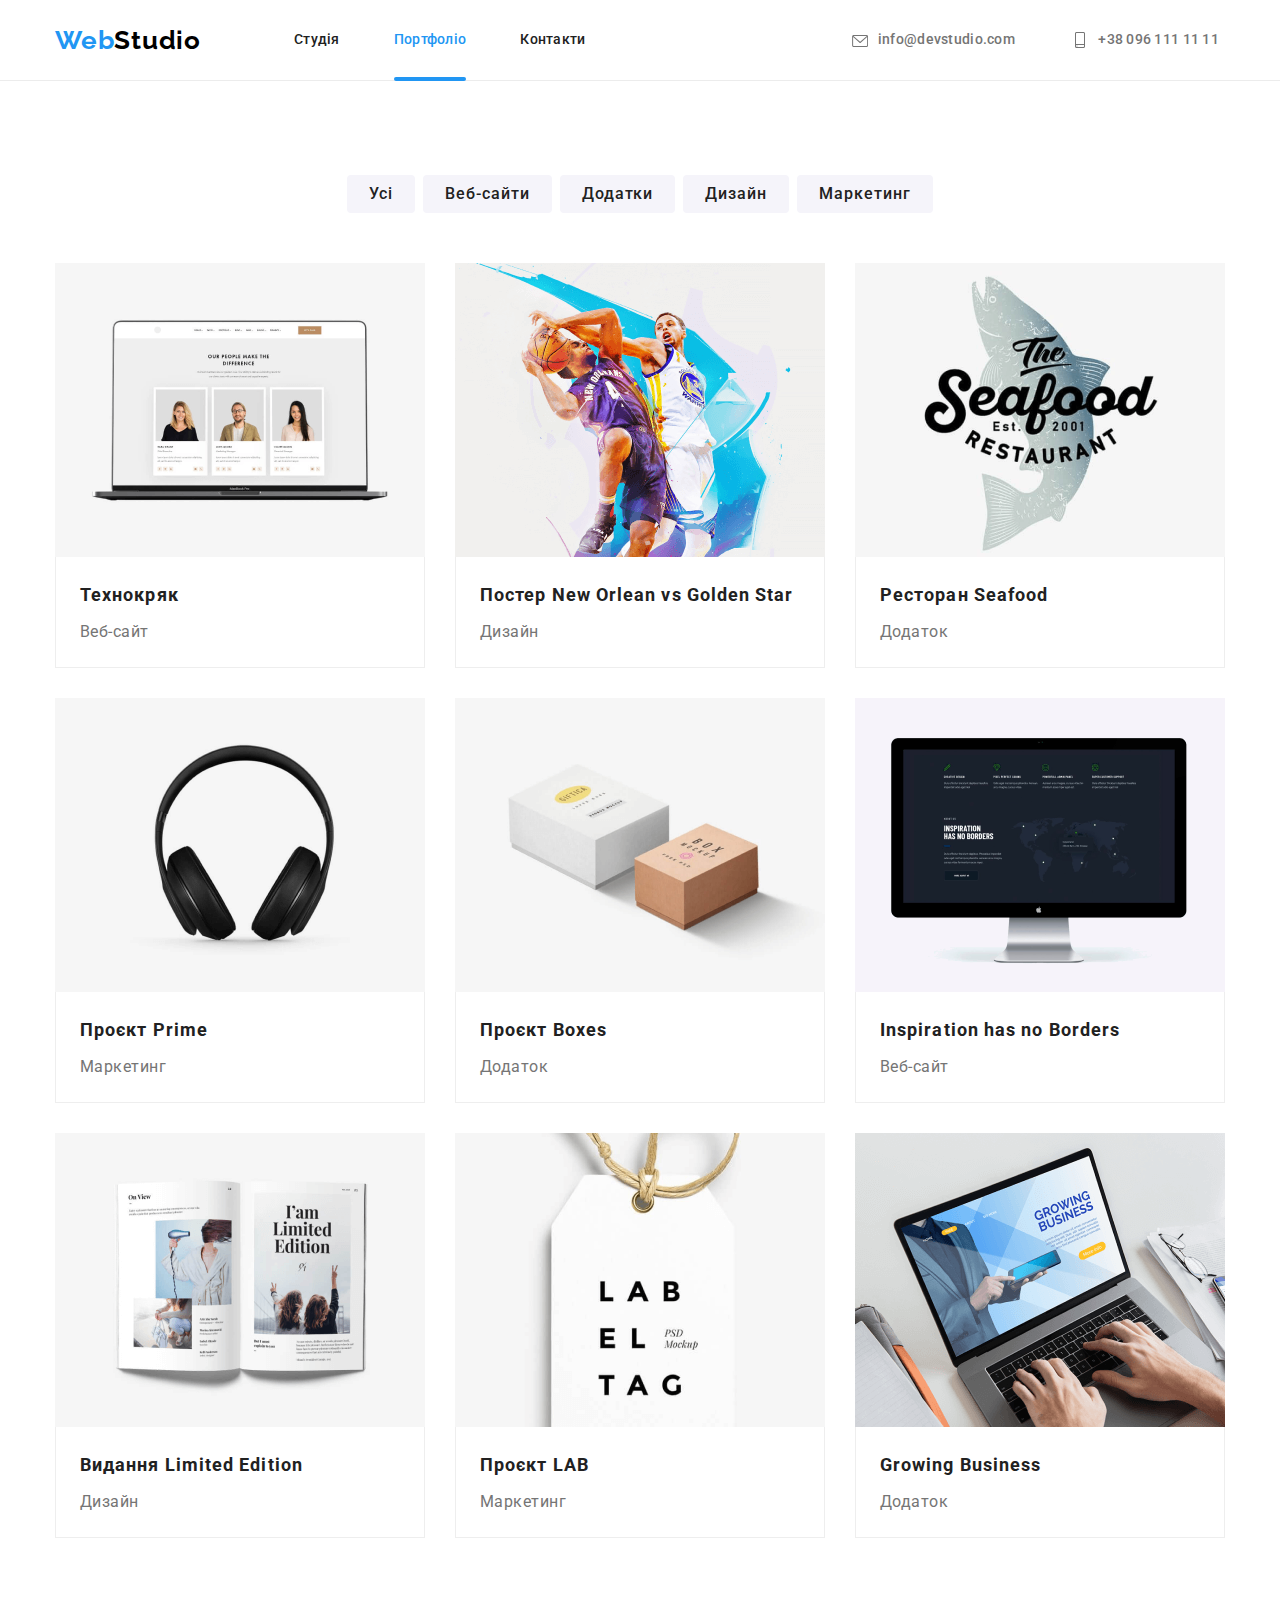
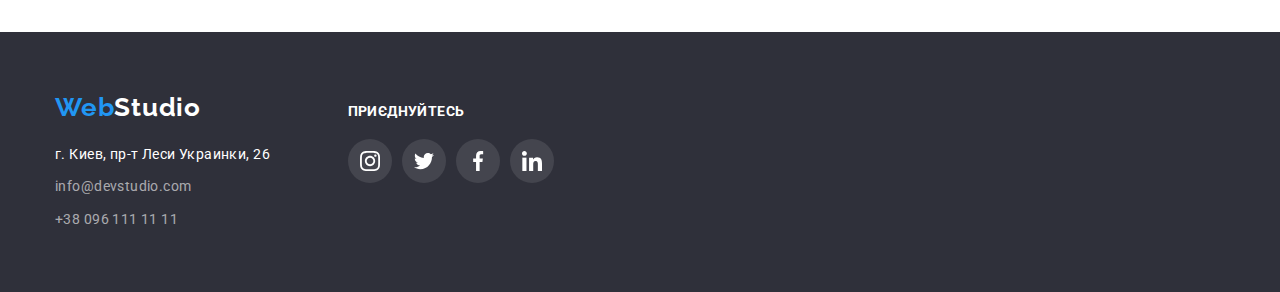
==== portfolio.html @ df1b4751 "Add files via upload" ====
<!DOCTYPE html>
<html lang="uk">
  <head>
    <meta charset="UTF-8" />
    <meta http-equiv="X-UA-Compatible" content="IE=edge" />
    <meta name="viewport" content="width=device-width, initial-scale=1.0" />
    <title>Портфолио</title>
    <link rel="preconnect" href="https://fonts.googleapis.com" />
    <link rel="preconnect" href="https://fonts.gstatic.com" crossorigin />
    <link
      href="https://fonts.googleapis.com/css2?family=Raleway:wght@700&family=Roboto:wght@400;500;700;900&display=swap"
      rel="stylesheet"
    />
    <link rel="stylesheet" href="css/styles.css" />
  </head>
  <body>
    <header>
      <div class="navigation container navi-top">
        <nav class="navigation-box">
          <div class="logo-navigation">
            <a class="logo-nav" href="./index.html"
              ><span style="color: #2196f3">Web</span>Studio</a
            >
          </div>
          <div class="links-navigation">
            <ul class="top-nav-links">
              <li class="top-nav-item">
                <a class="top-nav-text" href="./index.html">Студія</a>
              </li>
              <li class="top-nav-item">
                <a class="top-nav-text current" href="./portfolio.html">Портфоліо</a>
              </li>
              <li class="top-nav-item">
                <a class="top-nav-text" href="#">Контакти</a>
              </li>
            </ul>
          </div>
        </nav>
        <ul class="top-contacts">
          <li class="top-contacts-item">
            <a
              class="top-contacts-text link-item"
              href="mailto:info@devstudio.com"
            >
              <svg class="icon-header" width="16" height="12">
                <use href="./images/icons.svg#icon-envelope"></use></svg>info@devstudio.com</a>
          </li>
          <li class="top-contacts-item">
            <a class="top-contacts-text link-item" href="tel:+380961111111">
              <svg class="icon-header" width="10" height="16">
                <use href="./images/icons.svg#icon-smartphone"></use>
              </svg>
              +38 096 111 11 11</a
            >
          </li>
        </ul>
      </div>
    </header>
    <main>
      <section class="main-nav section">
        <div class="container">
          <ul class="main-nav-list">
            <li class="main-nav-item">
              <button class="main-nav-button" type="button">Усі</button>
            </li>
            <li class="main-nav-item">
              <button class="main-nav-button" type="button">Веб-сайти</button>
            </li>
            <li class="main-nav-item">
              <button class="main-nav-button" type="button">Додатки</button>
            </li>
            <li class="main-nav-item">
              <button class="main-nav-button" type="button">Дизайн</button>
            </li>
            <li class="main-nav-item">
              <button class="main-nav-button" type="button">Маркетинг</button>
            </li>
          </ul>
          <ul class="portfolio-list">
            <li class="portfolio-item">
              <a class="portfolio-link" href="#">
                <div class="overlay-block">
              <div class="overlay-item">Ресурс пропонує комплексні пропозиції з різним рівнем функціоналу та сервісів. Все це дозволить відвідувачу отримати вичерпні відомості про компанію чи приватну особу.</div>
              <img
                width="370"
                class="portfolio-image"
                src="images/img.png"
                alt="Три человека на экране"
              />
            </div>
              <div class="portfolio-headtext">
                <h3 class="portfolio-header">Технокряк</h3>
                <p class="portfolio-text">Веб-сайт</p>
              </div>
            </a>
            </li>
            <li class="portfolio-item">
              <a class="portfolio-link" href="#">
                <div class="overlay-block">
              <div class="overlay-item">Ресурс пропонує комплексні пропозиції з різним рівнем функціоналу та сервісів. Все це дозволить відвідувачу отримати вичерпні відомості про компанію чи приватну особу.</div>
              <img
                width="370"
                class="portfolio-image"
                src="images/img-1.png"
                alt="Баскетболисты"
              />
              </div>
              <div class="portfolio-headtext">
                <h3 class="portfolio-header">
                  Постер New Orlean vs Golden Star
                </h3>
                <p class="portfolio-text">Дизайн</p>
              </div>
            </a>
            </li>
            <li class="portfolio-item">
              <a class="portfolio-link" href="#">
                <div class="overlay-block">
              <div class="overlay-item">Ресурс пропонує комплексні пропозиції з різним рівнем функціоналу та сервісів. Все це дозволить відвідувачу отримати вичерпні відомості про компанію чи приватну особу.</div>
              <img
                width="370"
                class="portfolio-image"
                src="images/img-2.png"
                alt="Логотип рыбного ресторана"
              />
              </div>
              <div class="portfolio-headtext">
                <h3 class="portfolio-header">Ресторан Seafood</h3>
                <p class="portfolio-text">Додаток</p>
              </div>
            </a>
            </li>
            <li class="portfolio-item">
              <a class="portfolio-link" href="#">
                <div class="overlay-block">
              <div class="overlay-item">Ресурс пропонує комплексні пропозиції з різним рівнем функціоналу та сервісів. Все це дозволить відвідувачу отримати вичерпні відомості про компанію чи приватну особу.</div>
              <img
                width="370"
                class="portfolio-image"
                src="images/img-3.png"
                alt="Наушники"
              />
              </div>
              <div class="portfolio-headtext">
                <h3 class="portfolio-header">Проєкт Prime</h3>
                <p class="portfolio-text">Маркетинг</p>
              </div>
            </a>
            </li>
            <li class="portfolio-item">
              <a class="portfolio-link" href="#">
                <div class="overlay-block">
              <div class="overlay-item">Ресурс пропонує комплексні пропозиції з різним рівнем функціоналу та сервісів. Все це дозволить відвідувачу отримати вичерпні відомості про компанію чи приватну особу.</div>
              <img
                width="370"
                class="portfolio-image"
                src="images/img-4.png"
                alt="Две коробки"
              />
              </div>
              <div class="portfolio-headtext">
                <h3 class="portfolio-header">Проєкт Boxes</h3>
                <p class="portfolio-text">Додаток</p>
              </div>
            </a>
            </li>
            <li class="portfolio-item">
              <a class="portfolio-link" href="#">
                <div class="overlay-block">
              <div class="overlay-item">Ресурс пропонує комплексні пропозиції з різним рівнем функціоналу та сервісів. Все це дозволить відвідувачу отримати вичерпні відомості про компанію чи приватну особу.</div>
              <img
                width="370"
                class="portfolio-image"
                src="images/img-5.png"
                alt="Экран монитора"
              />
              </div>
              <div class="portfolio-headtext">
                <h3 class="portfolio-header">Inspiration has no Borders</h3>
                <p class="portfolio-text">Веб-сайт</p>
              </div>
              </a>
            </li>
            <li class="portfolio-item">
              <a class="portfolio-link" href="#">
                <div class="overlay-block">
              <div class="overlay-item">Ресурс пропонує комплексні пропозиції з різним рівнем функціоналу та сервісів. Все це дозволить відвідувачу отримати вичерпні відомості про компанію чи приватну особу.</div>
              <img
                width="370"
                class="portfolio-image"
                src="images/img-6.png"
                alt="Журнал"
              />
              </div>
              <div class="portfolio-headtext">
                <h3 class="portfolio-header">Видання Limited Edition</h3>
                <p class="portfolio-text">Дизайн</p>
              </div>
            </a>
            </li>
            <li class="portfolio-item">
              <a class="portfolio-link" href="#">
                <div class="overlay-block">
              <div class="overlay-item">Ресурс пропонує комплексні пропозиції з різним рівнем функціоналу та сервісів. Все це дозволить відвідувачу отримати вичерпні відомості про компанію чи приватну особу.</div>
              <img
                width="370"
                class="portfolio-image"
                src="images/img-7.png"
                alt="Бирка"
              />
              </div>
              <div class="portfolio-headtext">
                <h3 class="portfolio-header">Проєкт LAB</h3>
                <p class="portfolio-text">Маркетинг</p>
              </div>
            </a>
            </li>
            <li class="portfolio-item">
              <a class="portfolio-link" href="#">
                <div class="overlay-block">
              <div class="overlay-item">Ресурс пропонує комплексні пропозиції з різним рівнем функціоналу та сервісів. Все це дозволить відвідувачу отримати вичерпні відомості про компанію чи приватну особу.</div>
              <img
                width="370"
                class="portfolio-image"
                src="images/img-8.png"
                alt="Человек печатает на ноутбуке"
              />
              </div>
              <div class="portfolio-headtext">
                <h3 class="portfolio-header">Growing Business</h3>
                <p class="portfolio-text">Додаток</p>
              </div>
            </a>
            </li>
          </ul>
        </div>
      </section>
    </main>
    <footer class="footer">
      <div class="container">
        <div class="footer-raw">
          <div class="adr-items">
            <a class="logo-footer" href="./index.html"
              ><span style="color: #2196f3">Web</span>Studio</a
            >
            <address>
              <ul class="footer-list">
                <li class="footer-item">
                  <a
                    class="footer-adr"
                    href="https://goo.gl/maps/CPtrU1FHBa2aNyZL9"
                    target="_blank"
                    rel="noopener noreferrer nofollow"
                    >г. Киев, пр-т Леси Украинки, 26</a
                  >
                </li>
                <li class="footer-item">
                  <a class="footer-mail" href="mailto:info@devstudio.com"
                    >info@devstudio.com</a
                  >
                </li>
                <li class="footer-item">
                  <a class="footer-tel" href="tel:+380961111111"
                    >+38 096 111 11 11</a
                  >
                </li>
              </ul>
            </address>
          </div>
          <div class="connect-items">
            <p>приєднуйтесь</p>
            <ul class="connect-list">
              <li class="connect-item">
                <a class="connect-link" href="#" target="_blank">
                  <svg width="20" height="20">
                    <use href="./images/icons.svg#icon-instagram-2"></use>
                  </svg>
                </a>
              </li>
              <li class="connect-item">
                <a class="connect-link" href="#" target="_blank">
                  <svg width="20" height="20">
                    <use href="./images/icons.svg#icon-twitter-1"></use>
                  </svg>
                </a>
              </li>
              <li class="connect-item">
                <a class="connect-link" href="#" target="_blank">
                  <svg width="20" height="20">
                    <use href="./images/icons.svg#icon-facebook-1"></use>
                  </svg>
                </a>
              </li>
              <li class="connect-item">
                <a class="connect-link" href="#" target="_blank">
                  <svg width="20" height="20">
                    <use href="./images/icons.svg#icon-linkedin-1"></use>
                  </svg>
                </a>
              </li>
            </ul>
          </div>
        </div>
      </div>
    </footer>
  </body>
</html>
---- css/styles.css ----
/*reset css */
/* http://meyerweb.com/eric/tools/css/reset/ 
   v2.0 | 20110126
   License: none (public domain)
*/

html,
body,
div,
span,
applet,
object,
iframe,
h1,
h2,
h3,
h4,
h5,
h6,
p,
blockquote,
pre,
a,
abbr,
acronym,
address,
big,
cite,
code,
del,
dfn,
em,
img,
ins,
kbd,
q,
s,
samp,
small,
strike,
strong,
sub,
sup,
tt,
var,
b,
u,
i,
center,
dl,
dt,
dd,
ol,
ul,
li,
fieldset,
form,
label,
legend,
table,
caption,
tbody,
tfoot,
thead,
tr,
th,
td,
article,
aside,
canvas,
details,
embed,
figure,
figcaption,
footer,
header,
hgroup,
menu,
nav,
output,
ruby,
section,
summary,
time,
mark,
audio,
video {
  margin: 0;
  padding: 0;
  border: 0;
  font-size: 100%;
  font: inherit;
  vertical-align: baseline;
}
/* HTML5 display-role reset for older browsers */
article,
aside,
details,
figcaption,
figure,
footer,
header,
hgroup,
menu,
nav,
section {
  display: block;
}
body {
  line-height: 1;
}
ol,
ul {
  list-style: none;
}
blockquote,
q {
  quotes: none;
}
blockquote:before,
blockquote:after,
q:before,
q:after {
  content: "";
  content: none;
}
table {
  border-collapse: collapse;
  border-spacing: 0;
}

/* normalize css */
/*! modern-normalize v1.1.0 | MIT License | https://github.com/sindresorhus/modern-normalize */

/*
Document
========
*/

/**
Use a better box model (opinionated).
*/

*,
::before,
::after {
  box-sizing: border-box;
}

/**
Use a more readable tab size (opinionated).
*/

html {
  -moz-tab-size: 4;
  tab-size: 4;
}

/**
1. Correct the line height in all browsers.
2. Prevent adjustments of font size after orientation changes in iOS.
*/

html {
  line-height: 1.15; /* 1 */
  -webkit-text-size-adjust: 100%; /* 2 */
}

/*
Sections
========
*/

/**
Remove the margin in all browsers.
*/

body {
  margin: 0;
}

/**
Improve consistency of default fonts in all browsers. (https://github.com/sindresorhus/modern-normalize/issues/3)
*/

body {
  font-family: system-ui, -apple-system,
    /* Firefox supports this but not yet `system-ui` */ "Segoe UI", Roboto,
    Helvetica, Arial, sans-serif, "Apple Color Emoji", "Segoe UI Emoji";
}

/*
Grouping content
================
*/

/**
1. Add the correct height in Firefox.
2. Correct the inheritance of border color in Firefox. (https://bugzilla.mozilla.org/show_bug.cgi?id=190655)
*/

hr {
  height: 0; /* 1 */
  color: inherit; /* 2 */
}

/*
Text-level semantics
====================
*/

/**
Add the correct text decoration in Chrome, Edge, and Safari.
*/

abbr[title] {
  text-decoration: underline dotted;
}

/**
Add the correct font weight in Edge and Safari.
*/

b,
strong {
  font-weight: bolder;
}

/**
1. Improve consistency of default fonts in all browsers. (https://github.com/sindresorhus/modern-normalize/issues/3)
2. Correct the odd 'em' font sizing in all browsers.
*/

code,
kbd,
samp,
pre {
  font-family: ui-monospace, SFMono-Regular, Consolas, "Liberation Mono", Menlo,
    monospace; /* 1 */
  font-size: 1em; /* 2 */
}

/**
Add the correct font size in all browsers.
*/

small {
  font-size: 80%;
}

/**
Prevent 'sub' and 'sup' elements from affecting the line height in all browsers.
*/

sub,
sup {
  font-size: 75%;
  line-height: 0;
  position: relative;
  vertical-align: baseline;
}

sub {
  bottom: -0.25em;
}

sup {
  top: -0.5em;
}

/*
Tabular data
============
*/

/**
1. Remove text indentation from table contents in Chrome and Safari. (https://bugs.chromium.org/p/chromium/issues/detail?id=999088, https://bugs.webkit.org/show_bug.cgi?id=201297)
2. Correct table border color inheritance in all Chrome and Safari. (https://bugs.chromium.org/p/chromium/issues/detail?id=935729, https://bugs.webkit.org/show_bug.cgi?id=195016)
*/

table {
  text-indent: 0; /* 1 */
  border-color: inherit; /* 2 */
}

/*
Forms
=====
*/

/**
1. Change the font styles in all browsers.
2. Remove the margin in Firefox and Safari.
*/

button,
input,
optgroup,
select,
textarea {
  font-family: inherit; /* 1 */
  font-size: 100%; /* 1 */
  line-height: 1.15; /* 1 */
  margin: 0; /* 2 */
}

/**
Remove the inheritance of text transform in Edge and Firefox.
1. Remove the inheritance of text transform in Firefox.
*/

button,
select {
  /* 1 */
  text-transform: none;
}

/**
Correct the inability to style clickable types in iOS and Safari.
*/

button,
[type="button"],
[type="reset"],
[type="submit"] {
  -webkit-appearance: button;
}

/**
Remove the inner border and padding in Firefox.
*/

::-moz-focus-inner {
  border-style: none;
  padding: 0;
}

/**
Restore the focus styles unset by the previous rule.
*/

:-moz-focusring {
  outline: 1px dotted ButtonText;
}

/**
Remove the additional ':invalid' styles in Firefox.
See: https://github.com/mozilla/gecko-dev/blob/2f9eacd9d3d995c937b4251a5557d95d494c9be1/layout/style/res/forms.css#L728-L737
*/

:-moz-ui-invalid {
  box-shadow: none;
}

/**
Remove the padding so developers are not caught out when they zero out 'fieldset' elements in all browsers.
*/

legend {
  padding: 0;
}

/**
Add the correct vertical alignment in Chrome and Firefox.
*/

progress {
  vertical-align: baseline;
}

/**
Correct the cursor style of increment and decrement buttons in Safari.
*/

::-webkit-inner-spin-button,
::-webkit-outer-spin-button {
  height: auto;
}

/**
1. Correct the odd appearance in Chrome and Safari.
2. Correct the outline style in Safari.
*/

[type="search"] {
  -webkit-appearance: textfield; /* 1 */
  outline-offset: -2px; /* 2 */
}

/**
Remove the inner padding in Chrome and Safari on macOS.
*/

::-webkit-search-decoration {
  -webkit-appearance: none;
}

/**
1. Correct the inability to style clickable types in iOS and Safari.
2. Change font properties to 'inherit' in Safari.
*/

::-webkit-file-upload-button {
  -webkit-appearance: button; /* 1 */
  font: inherit; /* 2 */
}

/*
Interactive
===========
*/

/*
Add the correct display in Chrome and Safari.
*/

summary {
  display: list-item;
}

/* my css */

:root {
  --brand-backcolor1: #fff;
  --brand-backcolor2: #f5f4fa;
  --brand-backcolor3: #2f303a;
  --brand-color1: #212121;
  --brand-color2: #757575;
  --brand-color3: #2196f3;
}

body {
  font-family: "Roboto", sans-serif;
  color: var(--brand-color1);
  background-color: #fff;
}
.navigation {
  display: flex;
  align-items: center;
}
.navigation-box {
  display: flex;
  align-items: center;
}
li {
  list-style-type: none;
}
hr {
  border: 1px solid #ececec;
  color: #ececec;
}
.top-nav-item {
  display: inline-block;
  margin-left: 50px;
}
.top-nav-item:first-child {
  margin-left: 0px;
}
.top-contacts {
  margin-left: auto;
}
.top-contacts-item {
  display: inline-block;
  margin-left: 50px;
  text-decoration: none;
}
.link-item {
  text-decoration: none;
  margin-right: 6px;
  fill: #757575;
  vertical-align: middle;
}
.top-contacts-item:first-child {
  margin-left: 0px;
}
.logo-nav {
  font-family: Raleway;
  font-size: 26px;
  font-weight: 700;
  line-height: 1.19;
  letter-spacing: 0.03em;
  text-align: left;
  color: #000000;
  text-decoration: none;
}

li.top-nav-item {
  list-style-type: none;
}

.top-nav-text {
  display: block;
  padding: 32px 0;
  font-size: 14px;
  font-weight: 500;
  line-height: 1.14;
  letter-spacing: 0.02em;
  text-align: left;
  cursor: pointer;
  text-decoration: none;
  color: var(--brand-color1);
  position: relative;
  transition-duration: 250ms;
  transition-timing-function: cubic-bezier(0.4, 0, 0.2, 1);
  transition-property: color;
}
.top-nav-text:hover {
  color: var(--brand-color3);
}

.top-nav-text:focus {
  color: var(--brand-color3);
}
.top-nav-text.current {
  color: var(--brand-color3);
}
.current:after {
  content: "";
  display: block;
  position: absolute;
  background: #2196f3;
  height: 12px;
  width: 100%;
  height: 4px;
  border-radius: 2px;
  bottom: -1px;
}

li.top-contacts-item {
  list-style-type: none;
}
.top-contacts-text {
  font-size: 14px;
  font-weight: 500;
  line-height: 1.14;
  letter-spacing: 0.02em;
  text-decoration: none;
  text-align: left;
  color: var(--brand-color2);
  transition-duration: 250ms;
  transition-timing-function: cubic-bezier(0.4, 0, 0.2, 1);
  transition-property: color;
}
.top-contacts-text:hover {
  color: var(--brand-color3);
}
.top-contacts-text:focus {
  color: var(--brand-color3);
}
.hero-top-section {
  background-color: var(--brand-backcolor3);
  display: block;
  margin: 0 auto;
  text-align: center;
  padding-top: 200px;
  padding-bottom: 200px;
  max-width: 1600px;
  background-image: linear-gradient(to bottom, #2f303a66, #2f303a66),
    url("../images/hero_background.png");
  background-repeat: no-repeat;
}
.hero-top-header {
  text-transform: uppercase;
  font-size: 44px;
  font-weight: 900;
  line-height: 1.36;
  letter-spacing: 0.06em;
  text-align: center;
  color: var(--brand-backcolor1);
  max-width: 696px;
  margin: auto;
}

.hero-top-button {
  display: block;
  margin: 0 auto;
  font-family: "roboto";
  background-color: var(--brand-color3);
  border-radius: 4px;
  border-color: var(--brand-color3);
  color: white;
  height: 50px;
  width: 216px;
  font-size: 16px;
  font-weight: 700;
  line-height: 1.87;
  letter-spacing: 0.06em;
  text-align: center;
  text-decoration: none;
  cursor: pointer;
  text-decoration: none;
  margin-top: 30px;
  transition-duration: 250ms;
  transition-timing-function: cubic-bezier(0.4, 0, 0.2, 1);
  transition-property: background-color;
}
.hero-top-button:hover {
  background-color: #188ce8;
  border-radius: 4px;
  border-color: #188ce8;
  color: var(--brand-backcolor1);
  box-shadow: 0px 4px 4px 0px #00000026;
}
.hero-top-button:focus {
  background-color: #188ce8;
  border-radius: 4px;
  border-color: #188ce8;
  color: var(--brand-backcolor1);
  box-shadow: 0px 4px 4px 0px #00000026;
}
.features-block {
  padding-top: 94px;
}
.features {
  text-align: center;
  display: flex;
  justify-content: center;
  gap: 30px;
}
li.feature {
  list-style-type: none;
  font-size: 14px;
  text-align: left;
  letter-spacing: 0.03em;
  width: 270px;
  vertical-align: top;
}
h3.feature-header {
  color: var(--brand-color1);
  font-weight: 700;
  line-height: 1.14;
  font-size: 14px;
  text-transform: uppercase;
  margin-top: 30px;
}
p.feature-text {
  color: var(--brand-color2);
  line-height: 1.71;
  margin-top: 10px;
}
.wwd {
  padding-top: 0px;
  padding-bottom: 94px;
  text-align: center;
  padding-left: 0px;
}
h2.wwd-header {
  font-size: 36px;
  font-weight: 700;
  line-height: 1.36;
  letter-spacing: 0.03em;
  text-align: center;
}
.wwd-list {
  display: flex;
  margin: auto;
  margin-top: 50px;
}
.wwd-item {
  display: inline-block;
  margin: auto;
  margin-right: 30px;
  position: relative;
  text-align: center;
}
.wwd-item:last-child {
  margin-right: 0px;
}
.about {
  text-align: center;
  background: var(--brand-backcolor2);
  padding-bottom: 94px;
  padding-top: 94px;
}
.about-list {
  margin: auto;
  margin-top: 50px;
  display: flex;
  gap: 30px;
}
.about-item {
  margin: auto;
  background-color: #fff;
  box-shadow: 0px 2px 1px 0px #00000033, 0px 1px 1px 0px #00000024,
    0px 1px 3px 0px #0000001f;
  border-bottom-left-radius: 4px;
  border-bottom-right-radius: 4px;
}
.about-item:last-child {
  margin-right: 0px;
}
h2.about-header {
  font-size: 36px;
  font-weight: 700;
  line-height: 1.36;
  letter-spacing: 0.03em;
  text-align: center;
}
h3.about-name {
  font-size: 16px;
  font-weight: 500;
  line-height: 1.18;
  letter-spacing: 0.03em;
  text-align: center;
  padding-top: 30px;
}
p.about-text {
  font-size: 16px;
  line-height: 1.18;
  letter-spacing: 0.03em;
  text-align: center;
  color: var(--brand-color2);
  margin-top: 10px;
}
.footer {
  background-color: var(--brand-backcolor3);
  padding-top: 60px;
  padding-bottom: 60px;
}
.footer-list {
  margin-top: 20px;
  margin-top: 0;
}
.footer-item {
  margin-top: 9px;
}
.footer-item:first-child {
  margin-top: 0px;
}
a.logo-footer {
  font-family: Raleway;
  font-size: 26px;
  font-weight: 700;
  line-height: 1.19;
  letter-spacing: 0.03em;
  text-align: left;
  color: var(--brand-backcolor1);
  text-decoration: none;
  margin-bottom: 20px;
  display: block;
}
a.footer-adr {
  text-decoration: none;
  font-size: 14px;
  line-height: 1.71;
  letter-spacing: 0.03em;
  text-align: left;
  color: var(--brand-backcolor1);
}
a.footer-mail {
  text-decoration: none;
  font-size: 14px;
  line-height: 1.71;
  letter-spacing: 0.03em;
  text-align: left;
  color: #ffffff99;
}
a.footer-tel {
  text-decoration: none;
  font-size: 14px;
  line-height: 1.71;
  letter-spacing: 0.03em;
  text-align: left;
  color: #ffffff99;
}
address {
  display: block;
  font-style: normal;
}

.main-nav-list {
  display: flex;
  justify-content: center;
  align-items: center;
}
.portfolio {
  text-align: center;
}
.portfolio-header {
  font-size: 18px;
  font-weight: 700;
  line-height: 36px;
  letter-spacing: 0.06em;
  text-align: left;
}
.portfolio-text {
  font-size: 16px;
  line-height: 1.87;
  letter-spacing: 0.03em;
  text-align: left;
  color: var(--brand-color2);
  margin-top: 4px;
}
.main-nav-button {
  background-color: var(--brand-backcolor2);
  border-radius: 4px;
  border-color: var(--brand-backcolor1);
  border: none;
  color: var(--brand-color1);
  padding: 6px 22px;
  font-size: 16px;
  font-weight: 500;
  line-height: 1.62;
  letter-spacing: 0.06em;
  text-align: center;
  text-decoration: none;
  box-shadow: 0px 0px 0px 0px var(--brand-backcolor1);
  cursor: pointer;
  font-family: "roboto";
  transition: background-color, 250ms cubic-bezier(0.4, 0, 0.2, 1), border-color,
    250ms cubic-bezier(0.4, 0, 0.2, 1) color, 250ms cubic-bezier(0.4, 0, 0.2, 1),
    box-shadow, 250ms cubic-bezier(0.4, 0, 0.2, 1);
}
.main-nav-button:hover {
  background-color: var(--brand-color3);
  border-radius: 4px;
  border-color: var(--brand-color3);
  color: var(--brand-backcolor1);
  box-shadow: 0px 4px 4px 0px #00000026;
}
.main-nav-button:focus {
  background-color: var(--brand-color3);
  border-radius: 4px;
  border-color: var(--brand-color3);
  color: var(--brand-backcolor1);
  box-shadow: 0px 4px 4px 0px #00000026;
}
.hero-top-header {
  align-items: center;
  text-align: center;
}
/* 3rd homework */
.container {
  width: 1200px;
  margin: 0 auto;
  padding-left: 15px;
  padding-right: 15px;
}
.section {
  padding-top: 94px;
  padding-bottom: 94px;
}
section {
  padding-top: 94px;
  padding-bottom: 94px;
}
.portfolio-list {
  margin-top: 50px;
  display: flex;
  gap: 30px;
  align-content: center;
  justify-content: center;
  flex-wrap: wrap;
}
.main-nav-item {
  margin-right: 8px;
}
.main-nav-item:last-child {
  margin-right: 0px;
}

.portfolio-item:hover {
  box-shadow: 1px 4px 6px 0px #00000029, 0px 4px 4px 0px #0000000f,
    0px 1px 1px 0px #0000001f;
  cursor: pointer;
}
img {
  display: block;
  max-width: 100%;
  height: auto;
}
.portfolio-headtext {
  padding: 20px 24px 20px 24px;
  border: 1px solid #eeeeee;
  border-top: none;
}
header {
  border-bottom-color: #ececec;
  border-bottom-width: 1px;
  border-style: solid;
}
.top-nav-links {
  margin-left: 93px;
}
.icons-features {
  background-color: #f5f4fa;
  border-radius: 5px;
  padding: 25px 102px 25px 102px;
}
.icon-header {
  margin-right: 10px;
  vertical-align: middle;
  fill: currentColor;
}
.link-item:hover {
  fill: #2196f3;
}
.link-item:focus {
  fill: #2196f3;
}
.btn-icon-social {
  display: flex;
  border: none;
  background: none;
  color: #afb1b8;
  padding: 12px;
  margin: 0px;
  transition: color, background-color 250ms cubic-bezier(0.4, 0, 0.2, 1);
  border-radius: 50%;
}
.btn-icon-social:hover {
  background: #2196f3;
  border-radius: 50%;
  color: white;
}
.btn-icon-social:focus {
  background: #2196f3;
  border-radius: 50%;
  color: white;
}
.icon-social {
  fill: currentColor;
}
.icons-sm {
  display: flex;
  align-items: center;
  justify-content: center;
  list-style: none;
  margin-top: 16px;
  margin-bottom: 30px;
  padding: 0;
  gap: 10px;
}
.clients-list {
  display: flex;
  justify-content: center;
  align-items: center;
  gap: 30px;
  margin-top: 50px;
}

.client-link:hover {
  border: 1px solid #2196f3;
  fill: #2196f3;
}
.client-link:focus {
  border: 1px solid #2196f3;
  fill: #2196f3;
}
.client-link {
  padding: 16px 32px 16px 32px;
  border: 1px solid #afb1b8;
  border-radius: 4px;
  display: flex;
  justify-content: center;
  align-items: center;
  fill: #afb1b8;
  transition: border-color 250ms cubic-bezier(0.4, 0, 0.2, 1),
    fill 250ms cubic-bezier(0.4, 0, 0.2, 1);
}
.connect-link {
  fill: white;
  border-radius: 50%;
  background-color: #ffffff1a;
  padding: 12;
  display: flex;
  padding: 12px;
  margin: 0px;
  transition: color, background-color 250ms cubic-bezier(0.4, 0, 0.2, 1);
}
.connect-link:hover {
  background-color: #2196f3;
}
.connect-link:focus {
  background-color: #2196f3;
}

.connect-list {
  display: flex;
  margin-top: 20px;
  gap: 10px;
}
.connect-items p {
  color: white;
  text-transform: uppercase;
  font-family: Roboto;
  font-size: 14px;
  font-weight: 700;
  line-height: 16px;
  letter-spacing: 0.03em;
  text-align: left;
}
.connect-items {
  margin-right: 93px;
}
.adr-items {
  flex: 0 0 25%;
}
.footer-raw {
  display: flex;
  align-items: baseline;
}

.portfolio-item {
  max-width: 370px;
  transition: box-shadow 250ms cubic-bezier(0.4, 0, 0.2, 1);
}

/* Make the image to responsive */
.portfolio-image {
  display: block;
  width: 100%;
  height: auto;
}

/* The overlay effect - lays on top of the container and over the image */
.overlay-item {
  position: absolute;
  top: 0;
  background: rgb(0, 0, 0);
  background: #2196f3e5;
  color: #f1f1f1;
  width: 100%;
  height: 294px;
  transform: translatey(100%);
  transition: transform 250ms cubic-bezier(0.4, 0, 0.2, 1);
  opacity: 0;
  color: white;
  font-family: Roboto;
  font-size: 18px;
  font-weight: 400;
  line-height: 28px;
  letter-spacing: 0.03em;
  text-align: left;
  padding: 63px 24px;
}

/* When you mouse over the container, fade in the overlay title */
.portfolio-item:hover .overlay-item {
  opacity: 1;
  transform: translatey(0);
}
a.portfolio-link {
  text-decoration: none;
  color: #212121;
}
.bottom-center-overlay {
  position: absolute;
  bottom: 0;
  background: #2f303acc;
  color: #fff;
  width: 100%;
  font-family: Roboto;
  font-style: normal;
  font-size: 14px;
  font-weight: 700;
  line-height: 16px;
  letter-spacing: 0.03em;
  text-align: center;
  padding: 27px;
  text-transform: uppercase;
}
.overlay-block {
  overflow: hidden;
  position: relative;
  max-width: 370px;
}
.backdrop {
  position: fixed;
  top: 0;
  left: 0;
  background-color: rgba(0, 0, 0, 0.2);
  width: 100%;
  height: 100%;
  display: flex;
  justify-content: center;
  align-items: center;
  transition: opacity 250ms cubic-bezier(0.4, 0, 0.2, 1),
    visibility 250ms cubic-bezier(0.4, 0, 0.2, 1);
}
.backdrop.is-hidden {
  opacity: 0;
  pointer-events: none;
  visibility: hidden;
}
.backdrop.is-hidden .modal {
  transform: scale(2);
  transition-duration: 1s;
}
.modal {
  position: absolute;
  width: 528px;
  height: 581px;
  background-color: #ffffff;
  box-shadow: 0px 1px 3px rgba(0, 0, 0, 0.12), 0px 1px 1px rgba(0, 0, 0, 0.14),
    0px 2px 1px rgba(0, 0, 0, 0.2);
  border-radius: 4px;
  transform: scale(1);
  transition: transform 250ms cubic-bezier(0.4, 0, 0.2, 1);
}
.btn-close {
  background: #ffffff;
  width: 30px;
  height: 30px;
  border-radius: 50%;
  border: 1px solid rgba(0, 0, 0, 0.1);
  display: flex;
  justify-content: center;
  align-items: center;
  margin-left: auto;
  margin-top: 8px;
  margin-right: 8px;
  padding: 0;
  cursor: pointer;
}
.btn-close:hover, .btn-close:focus {
  fill: #2196F3;
}
.mailing-list p {
  color: white;
  text-transform: uppercase;
  font-family: Roboto;
  font-size: 14px;
  font-weight: 700;
  line-height: 16px;
  letter-spacing: 0.03em;
  text-align: left;
}
.email {
  margin-top: 20px;
}
.mailing-input {
  background: none;
  border: 1px solid rgba(255, 255, 255, 0.3);
  filter: drop-shadow(0px 4px 4px rgba(0, 0, 0, 0.15));
  border-radius: 4px;
  padding: 15px 16px;
  width: 358px;
  margin-right: 8px;
}
.subscribe-button {
  padding-top: 10px;
  padding-bottom: 10px;
  background: #2196f3;
  box-shadow: 0px 4px 4px rgba(0, 0, 0, 0.15);
  border-radius: 4px;
  color: white;
  font-family: "Roboto";
  font-style: normal;
  font-weight: 700;
  font-size: 16px;
  line-height: 30px;
  letter-spacing: 0.06em;
  border-style: none;
  padding-left: 28px;
  padding-right: 28px;
  cursor: pointer;
}
.subscribe-icon {
  margin-left: 10px;
  vertical-align: middle;
}
.form-input {
  display: flex;
  flex-direction: column;
  margin-top: 10px;
  font-family: "Roboto";
  font-style: normal;
  font-weight: 400;
  font-size: 12px;
  line-height: 14px;
  letter-spacing: 0.01em;
  color: #757575;
}
.form-item {
  border: 1px solid rgba(33, 33, 33, 0.2);
  border-radius: 4px;
  width: auto;
  margin-top: 4px;
  margin-top: 4px;
  padding-top: 12px;
  padding-bottom: 12px;
  padding-left: 15px;
  outline: none;
}
.form {
  margin-left: 40px;
  margin-right: 40px;
}
.form-checkbox {
  margin-top: 20px;
  margin-bottom: 30px;
}
.form-button {
  margin: 0 auto;
  display: block;
  background: #188ce8;
  box-shadow: 0px 4px 4px rgba(0, 0, 0, 0.15);
  border-radius: 4px;
  color: white;
  font-family: "Roboto";
  font-style: normal;
  font-weight: 700;
  font-size: 16px;
  line-height: 30px;
  letter-spacing: 0.06em;
  border-style: none;
  padding-left: 52px;
  padding-right: 52px;
  padding-top: 10px;
  padding-bottom: 10px;
  cursor: pointer;
}
.form-group p {
  font-family: "Roboto";
  font-style: normal;
  font-weight: 700;
  font-size: 20px;
  line-height: 23px;
  text-align: center;
  letter-spacing: 0.03em;
  color: #212121;
}
.checkbox-item {
  font-family: "Roboto";
  font-style: normal;
  font-weight: 400;
  font-size: 14px;
  line-height: 24px;
  letter-spacing: 0.03em;
  color: #757575;
}
.policy-link {
  color: #2196f3;
}
.name {
  padding-left: 42px;
}
.phone {
  padding-left: 42px;
}
.email {
  padding-left: 42px;
}
.form-item:focus, .form-item:hover {
  border: 1px solid #2196F3;
}
.form-item:focus ~ .input-icon, .form-item:hover ~ .input-icon {
  fill: #2196F3;
}
.input-icon {
  position: absolute;
  top: 50%;
  left: 15px;
  transform: translateY(25%);
}
.input-icon {
  position: absolute;
  top: 50%;
  left: 15px;
  transform: translateY(25%);
}
.input-icon {
  position: absolute;
  top: 50%;
  left: 15px;
  transform: translateY(25%);
}
.form-input {
  position: relative;
}
.mailing-items {
  margin-top: 20px;
}
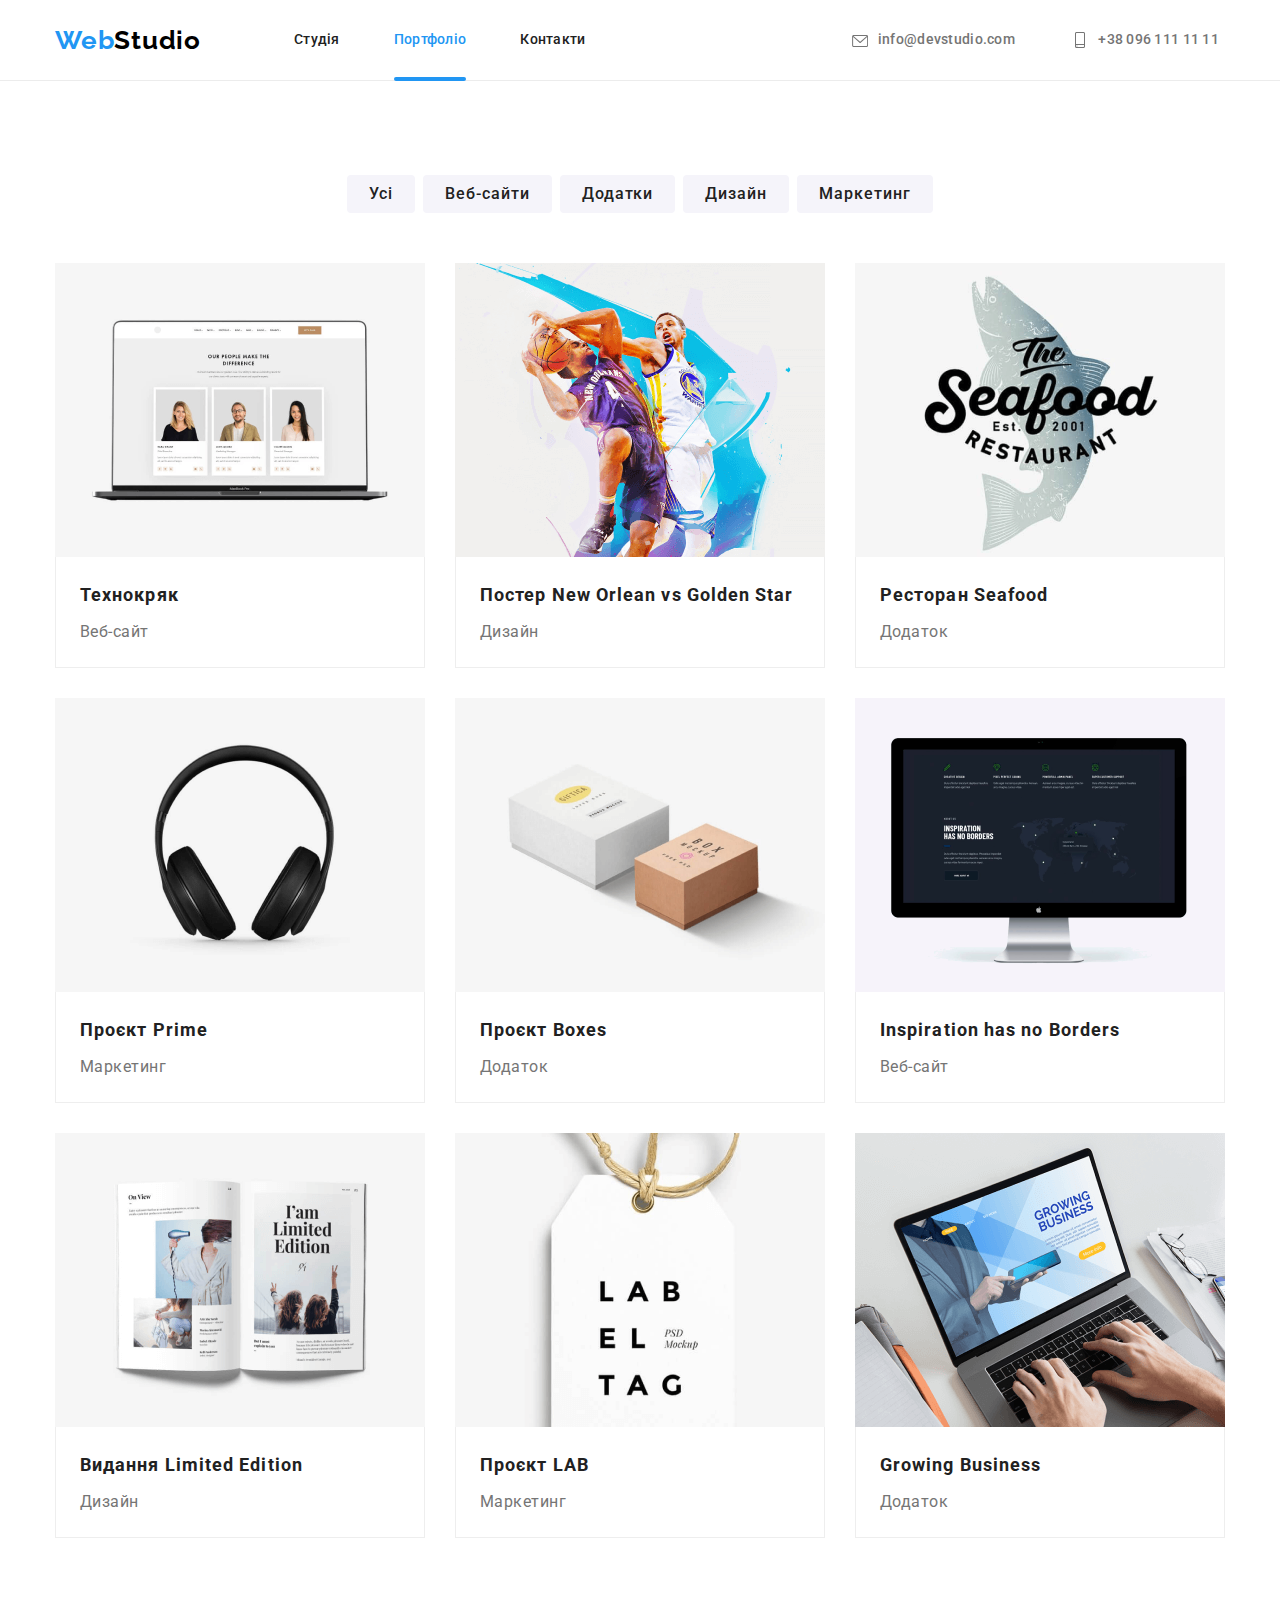
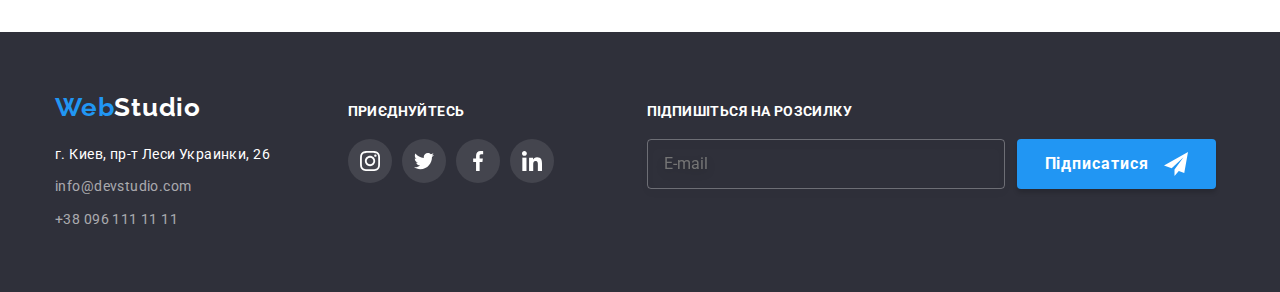
==== commit abfef89c: "Add files via upload" ====
--- a/portfolio.html
+++ b/portfolio.html
@@ -300,8 +300,22 @@
               </li>
             </ul>
           </div>
+          <form class="mailing-list" name="mail-list">
+            <p>Підпишіться на розсилку</p>
+            <div class="mailing-items" >
+            <form class="email" name="email">
+            <label>
+              <input class="mailing-input" type="email" name="email" placeholder="E-mail"/>
+            </label>
+            <button class="subscribe-button" type="submit">
+              Підписатися <svg class="subscribe-icon" xmlns="http://www.w3.org/2000/svg" width="24" height="24" fill="none">
+                <path fill="#fff" d="M24 0 0 13.5l7.67 2.84L19.5 5.25l-8.998 12.14.007.002-.009-.002V24l4.301-5.018L20.251 21 24 0Z"/>
+                </svg>
+              </button>
+            </form>
+            </div>
+          </form>
         </div>
-      </div>
-    </footer>
-  </body>
-</html>
+      </footer>
+    </body>
+  </html>
--- a/css/styles.css
+++ b/css/styles.css
@@ -983,7 +983,7 @@
 .connect-items p {
   color: white;
   text-transform: uppercase;
-  font-family: Roboto;
+  font-family: "Roboto", sans-serif;
   font-size: 14px;
   font-weight: 700;
   line-height: 16px;
@@ -1050,7 +1050,7 @@
   background: #2f303acc;
   color: #fff;
   width: 100%;
-  font-family: Roboto;
+  font-family: "Roboto", sans-serif;
   font-style: normal;
   font-size: 14px;
   font-weight: 700;
@@ -1112,6 +1112,8 @@
   margin-right: 8px;
   padding: 0;
   cursor: pointer;
+  fill: #000000;
+  transition: fill 250ms cubic-bezier(0.4, 0, 0.2, 1);
 }
 .btn-close:hover, .btn-close:focus {
   fill: #2196F3;
@@ -1119,7 +1121,7 @@
 .mailing-list p {
   color: white;
   text-transform: uppercase;
-  font-family: Roboto;
+  font-family: "Roboto", sans-serif;
   font-size: 14px;
   font-weight: 700;
   line-height: 16px;
@@ -1145,7 +1147,7 @@
   box-shadow: 0px 4px 4px rgba(0, 0, 0, 0.15);
   border-radius: 4px;
   color: white;
-  font-family: "Roboto";
+  font-family: "Roboto", sans-serif;
   font-style: normal;
   font-weight: 700;
   font-size: 16px;
@@ -1164,8 +1166,7 @@
   display: flex;
   flex-direction: column;
   margin-top: 10px;
-  font-family: "Roboto";
-  font-style: normal;
+  font-family: "Roboto", sans-serif;
   font-weight: 400;
   font-size: 12px;
   line-height: 14px;
@@ -1181,15 +1182,16 @@
   padding-top: 12px;
   padding-bottom: 12px;
   padding-left: 15px;
+  padding-right: 15px;
   outline: none;
+  transition: border 250ms cubic-bezier(0.4, 0, 0.2, 1);
 }
 .form {
   margin-left: 40px;
   margin-right: 40px;
 }
 .form-checkbox {
-  margin-top: 20px;
-  margin-bottom: 30px;
+  margin-right: 8.38px;
 }
 .form-button {
   margin: 0 auto;
@@ -1198,8 +1200,7 @@
   box-shadow: 0px 4px 4px rgba(0, 0, 0, 0.15);
   border-radius: 4px;
   color: white;
-  font-family: "Roboto";
-  font-style: normal;
+  font-family: "Roboto", sans-serif;
   font-weight: 700;
   font-size: 16px;
   line-height: 30px;
@@ -1209,11 +1210,11 @@
   padding-right: 52px;
   padding-top: 10px;
   padding-bottom: 10px;
+  margin-top: 30px;
   cursor: pointer;
 }
 .form-group p {
-  font-family: "Roboto";
-  font-style: normal;
+  font-family: "Roboto", sans-serif;
   font-weight: 700;
   font-size: 20px;
   line-height: 23px;
@@ -1222,13 +1223,16 @@
   color: #212121;
 }
 .checkbox-item {
-  font-family: "Roboto";
-  font-style: normal;
+  font-family: "Roboto", sans-serif;
   font-weight: 400;
   font-size: 14px;
   line-height: 24px;
   letter-spacing: 0.03em;
   color: #757575;
+  margin-top: 20px;
+  display: flex;
+  justify-content: center;
+  align-items: center;
 }
 .policy-link {
   color: #2196f3;
@@ -1253,22 +1257,17 @@
   top: 50%;
   left: 15px;
   transform: translateY(25%);
-}
-.input-icon {
-  position: absolute;
-  top: 50%;
-  left: 15px;
-  transform: translateY(25%);
-}
-.input-icon {
-  position: absolute;
-  top: 50%;
-  left: 15px;
-  transform: translateY(25%);
+  transition: fill 250ms cubic-bezier(0.4, 0, 0.2, 1);
 }
 .form-input {
   position: relative;
 }
 .mailing-items {
   margin-top: 20px;
+}
+.form-text {
+  height: 120px;
+}
+textarea {
+  resize: none;
 }